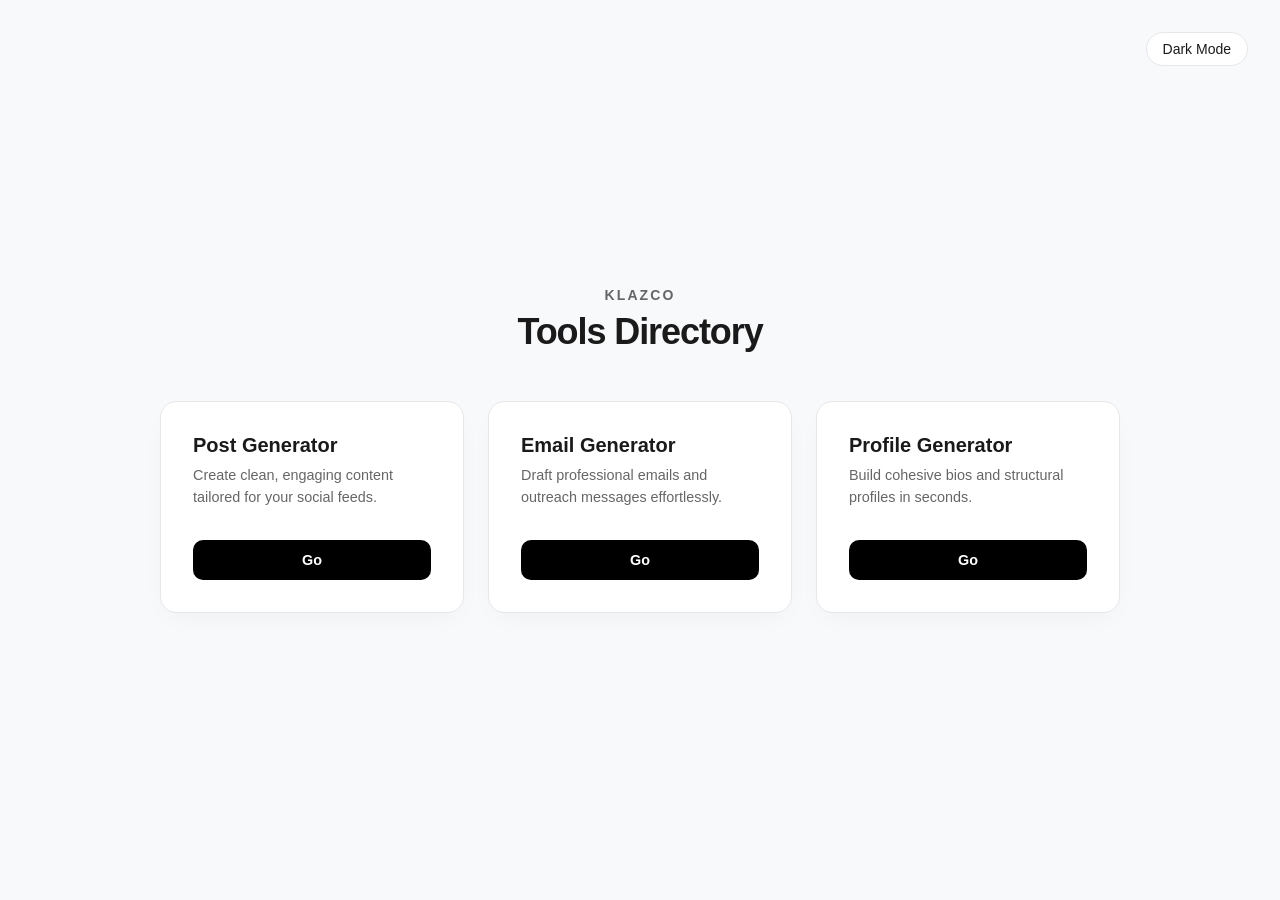
==== index.html @ 9cdcee7d "Create index.html" ====
<!DOCTYPE html>
<html lang="en">
<head>
    <meta charset="UTF-8">
    <meta name="viewport" content="width=device-width, initial-scale=1.0">
    <title>Tools at Klazco</title>
    <style>
        :root {
            --bg: #f8f9fa;
            --surface: #ffffff;
            --text: #1a1a1a;
            --muted: #666666;
            --border: #e5e7eb;
            --accent: #000000;
            --accent-text: #ffffff;
            --card-hover: translateY(-4px);
            --shadow: 0 10px 30px -10px rgba(0, 0, 0, 0.05);
        }

        [data-theme="dark"] {
            --bg: #0f0f11;
            --surface: #18181b;
            --text: #f4f4f5;
            --muted: #a1a1aa;
            --border: #27272a;
            --accent: #ffffff;
            --accent-text: #000000;
            --shadow: 0 10px 30px -10px rgba(0, 0, 0, 0.5);
        }

        * {
            box-sizing: border-box;
            margin: 0;
            padding: 0;
            transition: background-color 0.25s ease, border-color 0.25s ease, color 0.25s ease, transform 0.2s ease;
        }

        body {
            font-family: -apple-system, BlinkMacSystemFont, "Segoe UI", Roboto, Helvetica, Arial, sans-serif;
            background-color: var(--bg);
            color: var(--text);
            min-height: 100vh;
            display: flex;
            flex-direction: column;
            align-items: center;
            justify-content: center;
            padding: 2rem 1rem;
        }

        .theme-toggle {
            position: absolute;
            top: 2rem;
            right: 2rem;
            background: var(--surface);
            border: 1px solid var(--border);
            color: var(--text);
            padding: 0.5rem 1rem;
            border-radius: 99px;
            cursor: pointer;
            font-size: 0.875rem;
            font-weight: 500;
        }

        header {
            text-align: center;
            margin-bottom: 3rem;
        }

        .brand {
            font-size: 0.875rem;
            text-transform: uppercase;
            letter-spacing: 0.15em;
            color: var(--muted);
            margin-bottom: 0.5rem;
            font-weight: 600;
        }

        h1 {
            font-size: 2.25rem;
            font-weight: 700;
            letter-spacing: -0.03em;
        }

        .grid {
            display: grid;
            grid-template-columns: repeat(auto-fit, minmax(260px, 1fr));
            gap: 1.5rem;
            width: 100%;
            max-width: 960px;
        }

        .card {
            background-color: var(--surface);
            border: 1px solid var(--border);
            border-radius: 16px;
            padding: 2rem;
            display: flex;
            flex-direction: column;
            justify-content: space-between;
            box-shadow: var(--shadow);
        }

        .card:hover {
            transform: var(--card-hover);
        }

        .card h2 {
            font-size: 1.25rem;
            font-weight: 600;
            margin-bottom: 0.5rem;
        }

        .card p {
            color: var(--muted);
            font-size: 0.9rem;
            line-height: 1.5;
            margin-bottom: 2rem;
        }

        .btn {
            display: inline-flex;
            align-items: center;
            justify-content: center;
            background-color: var(--accent);
            color: var(--accent-text);
            text-decoration: none;
            padding: 0.75rem 1.25rem;
            border-radius: 10px;
            font-weight: 600;
            font-size: 0.9rem;
            width: 100%;
            text-align: center;
        }

        .btn:hover {
            opacity: 0.9;
        }
    </style>
</head>
<body>

    <button class="theme-toggle" id="themeToggle" onclick="toggleTheme()">Dark Mode</button>

    <header>
        <p class="brand">Klazco</p>
        <h1>Tools Directory</h1>
    </header>

    <main class="grid">
        <div class="card">
            <div>
                <h2>Post Generator</h2>
                <p>Create clean, engaging content tailored for your social feeds.</p>
            </div>
            <a href="/tools" class="btn">Go</a>
        </div>

        <div class="card">
            <div>
                <h2>Email Generator</h2>
                <p>Draft professional emails and outreach messages effortlessly.</p>
            </div>
            <a href="#" class="btn">Go</a>
        </div>

        <div class="card">
            <div>
                <h2>Profile Generator</h2>
                <p>Build cohesive bios and structural profiles in seconds.</p>
            </div>
            <a href="#" class="btn">Go</a>
        </div>
    </main>

    <script>
        function toggleTheme() {
            const body = document.body;
            const btn = document.getElementById('themeToggle');
            
            if (body.getAttribute('data-theme') === 'dark') {
                body.removeAttribute('data-theme');
                btn.textContent = 'Dark Mode';
            } else {
                body.setAttribute('data-theme', 'dark');
                btn.textContent = 'Light Mode';
            }
        }
    </script>
</body>
</html>
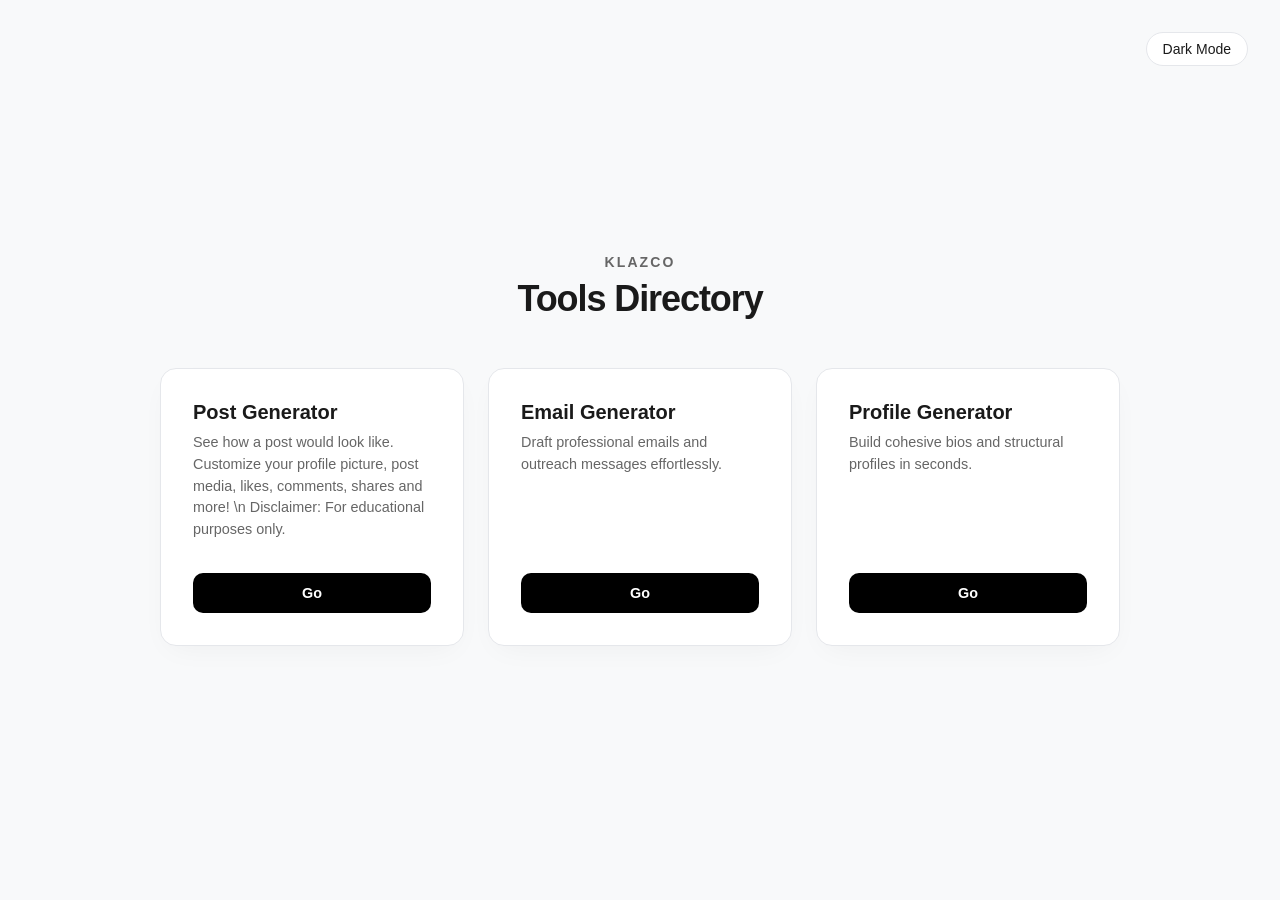
==== commit c924b75d: "Modify Post Generator description and link Updated the description text for the Post Generator and c" ====
--- a/index.html
+++ b/index.html
@@ -150,9 +150,9 @@
         <div class="card">
             <div>
                 <h2>Post Generator</h2>
-                <p>Create clean, engaging content tailored for your social feeds.</p>
+                <p>See how a post would look like. Customize your profile picture, post media, likes, comments, shares and more! \n Disclaimer: For educational purposes only.</p>
             </div>
-            <a href="/tools" class="btn">Go</a>
+            <a href="/posts/" class="btn">Go</a>
         </div>
 
         <div class="card">
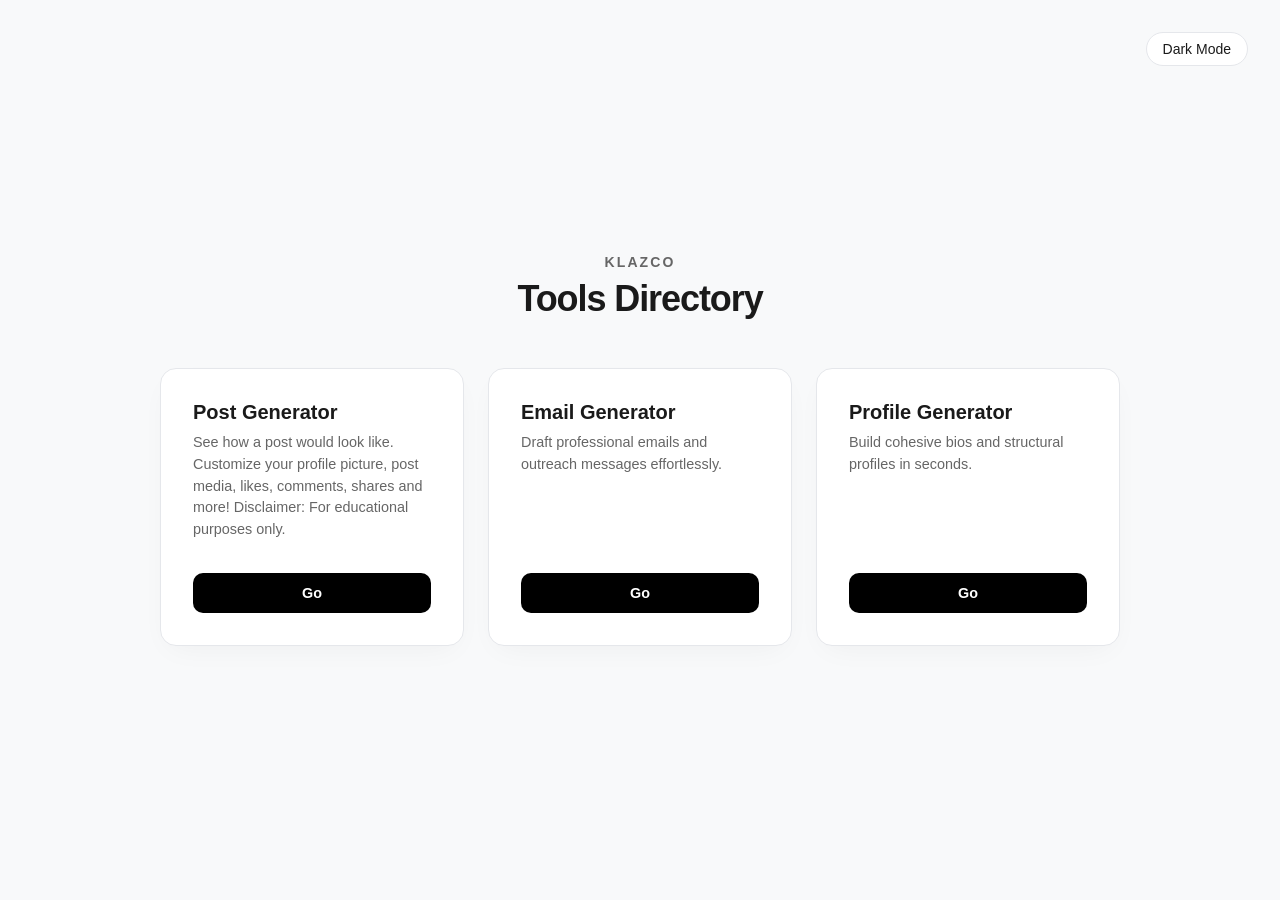
==== commit 2fe5299a: "Update index.html" ====
--- a/index.html
+++ b/index.html
@@ -150,9 +150,9 @@
         <div class="card">
             <div>
                 <h2>Post Generator</h2>
-                <p>See how a post would look like. Customize your profile picture, post media, likes, comments, shares and more! \n Disclaimer: For educational purposes only.</p>
+                <p>See how a post would look like. Customize your profile picture, post media, likes, comments, shares and more! Disclaimer: For educational purposes only.</p>
             </div>
-            <a href="/posts/" class="btn">Go</a>
+            <a href="/tools/posts/" class="btn">Go</a>
         </div>
 
         <div class="card">
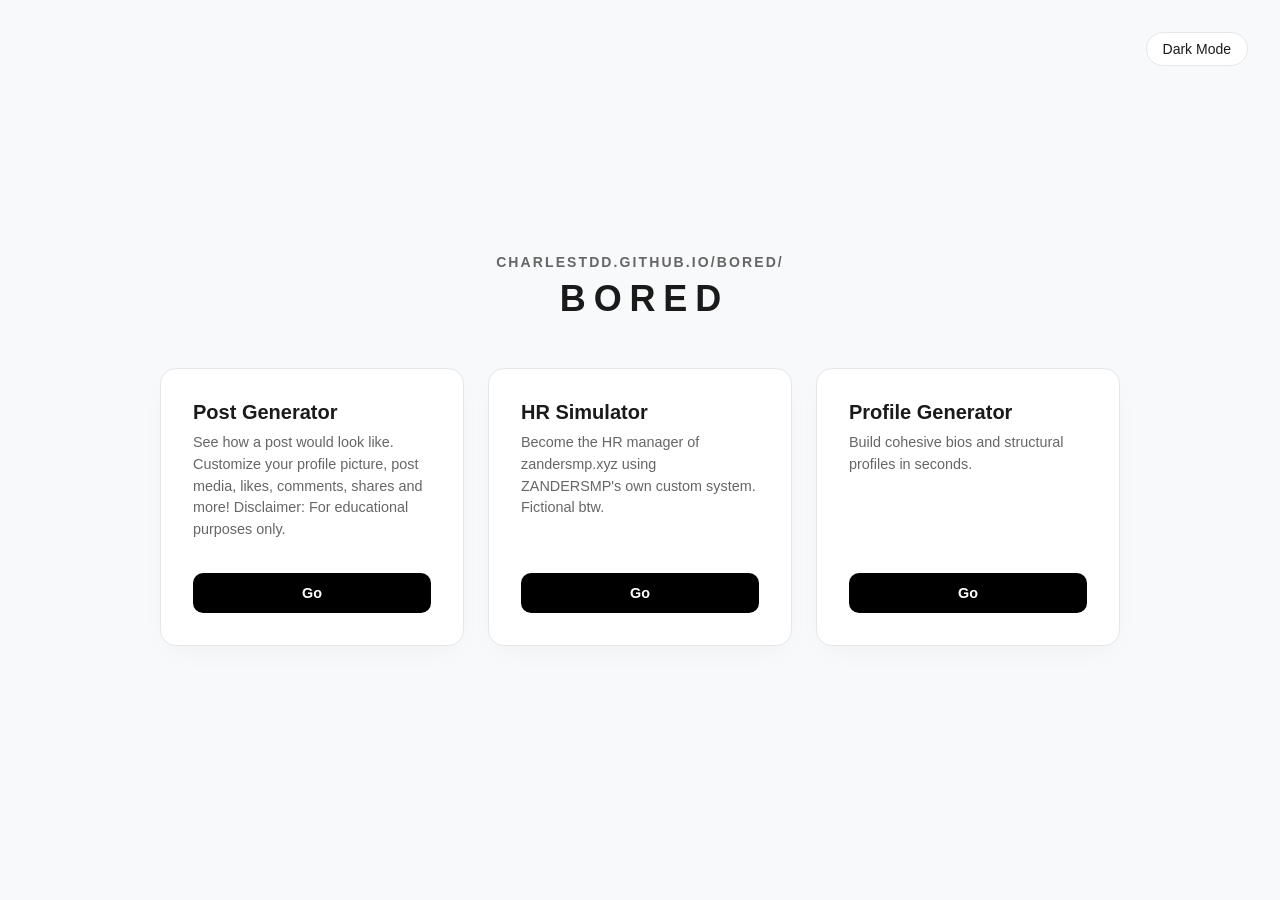
==== commit bee3a2ab: "Update index.html" ====
--- a/index.html
+++ b/index.html
@@ -3,7 +3,7 @@
 <head>
     <meta charset="UTF-8">
     <meta name="viewport" content="width=device-width, initial-scale=1.0">
-    <title>Tools at Klazco</title>
+    <title>Tools</title>
     <style>
         :root {
             --bg: #f8f9fa;
@@ -142,8 +142,8 @@
     <button class="theme-toggle" id="themeToggle" onclick="toggleTheme()">Dark Mode</button>
 
     <header>
-        <p class="brand">Klazco</p>
-        <h1>Tools Directory</h1>
+        <p class="brand">charlestdd.github.io/bored/</p>
+        <h1>B O R E D</h1>
     </header>
 
     <main class="grid">
@@ -157,10 +157,10 @@
 
         <div class="card">
             <div>
-                <h2>Email Generator</h2>
-                <p>Draft professional emails and outreach messages effortlessly.</p>
+                <h2>HR Simulator</h2>
+                <p>Become the HR manager of zandersmp.xyz using ZANDERSMP's own custom system. Fictional btw.</p>
             </div>
-            <a href="#" class="btn">Go</a>
+            <a href="/tools/hrm" class="btn">Go</a>
         </div>
 
         <div class="card">
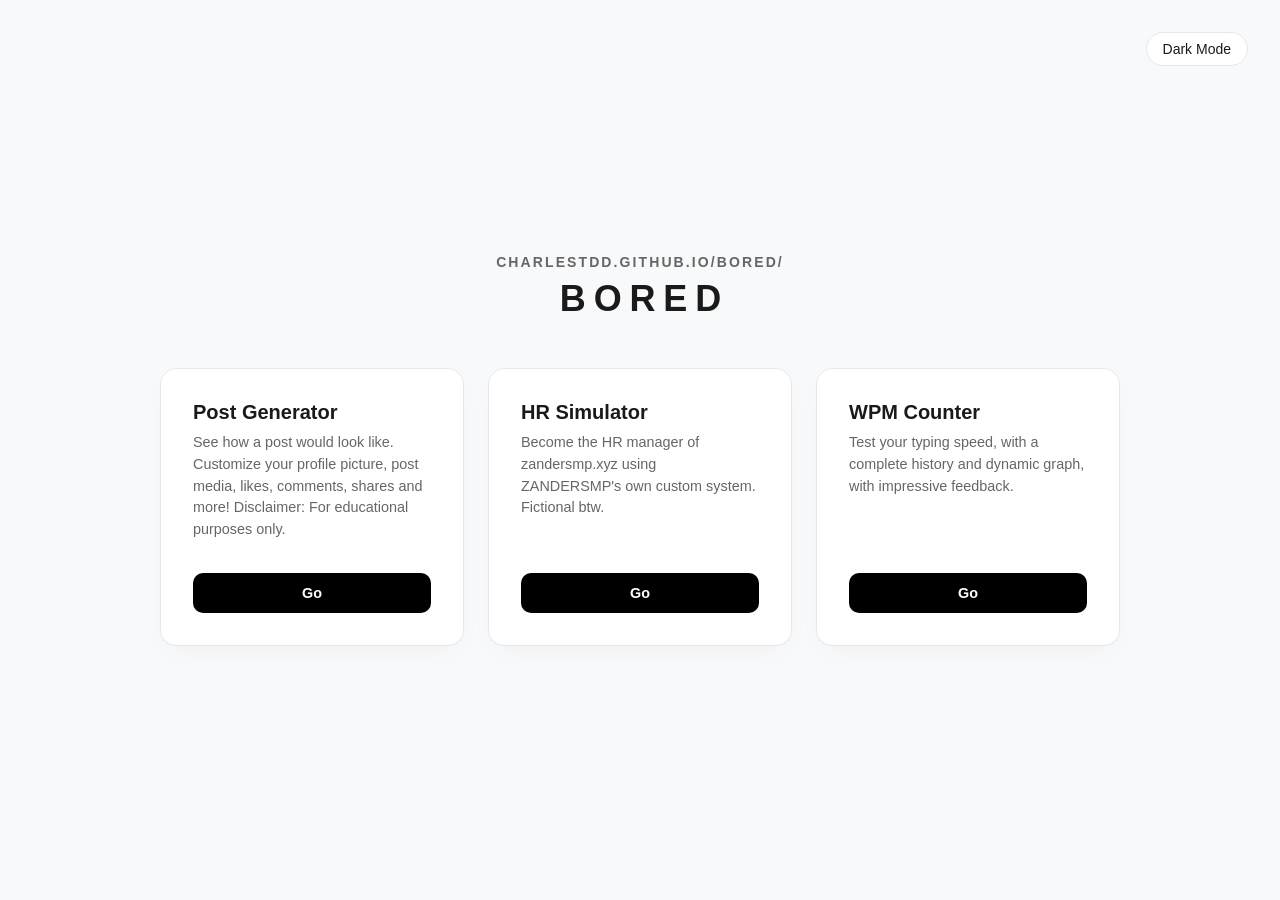
==== commit 537172e2: "Update index.html" ====
--- a/index.html
+++ b/index.html
@@ -165,8 +165,8 @@
 
         <div class="card">
             <div>
-                <h2>Profile Generator</h2>
-                <p>Build cohesive bios and structural profiles in seconds.</p>
+                <h2>WPM Counter</h2>
+                <p>Test your typing speed, with a complete history and dynamic graph, with impressive feedback.</p>
             </div>
             <a href="#" class="btn">Go</a>
         </div>
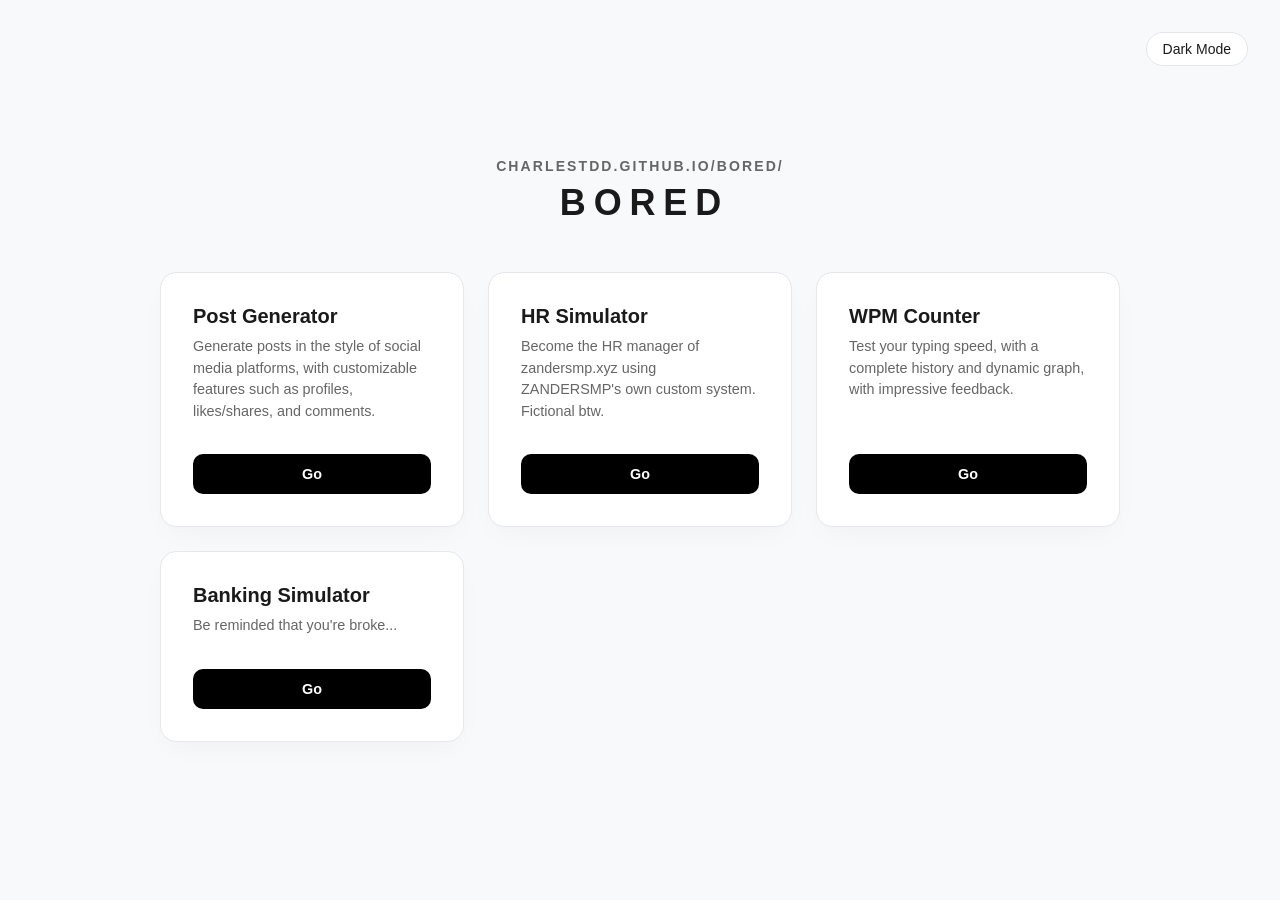
==== commit b7723d77: "Revise Post Generator description and add Banking Simulator Updated the description for the Post Gen" ====
--- a/index.html
+++ b/index.html
@@ -150,7 +150,7 @@
         <div class="card">
             <div>
                 <h2>Post Generator</h2>
-                <p>See how a post would look like. Customize your profile picture, post media, likes, comments, shares and more! Disclaimer: For educational purposes only.</p>
+                <p>Generate posts in the style of social media platforms, with customizable features such as profiles, likes/shares, and comments.</p>
             </div>
             <a href="/tools/posts/" class="btn">Go</a>
         </div>
@@ -168,7 +168,14 @@
                 <h2>WPM Counter</h2>
                 <p>Test your typing speed, with a complete history and dynamic graph, with impressive feedback.</p>
             </div>
-            <a href="#" class="btn">Go</a>
+            <a href="/tools/wpm" class="btn">Go</a>
+        </div>
+        <div class="card">
+            <div>
+                <h2>Banking Simulator</h2>
+                <p>Be reminded that you're broke...</p>
+            </div>
+            <a href="/tools/bank" class="btn">Go</a>
         </div>
     </main>
 
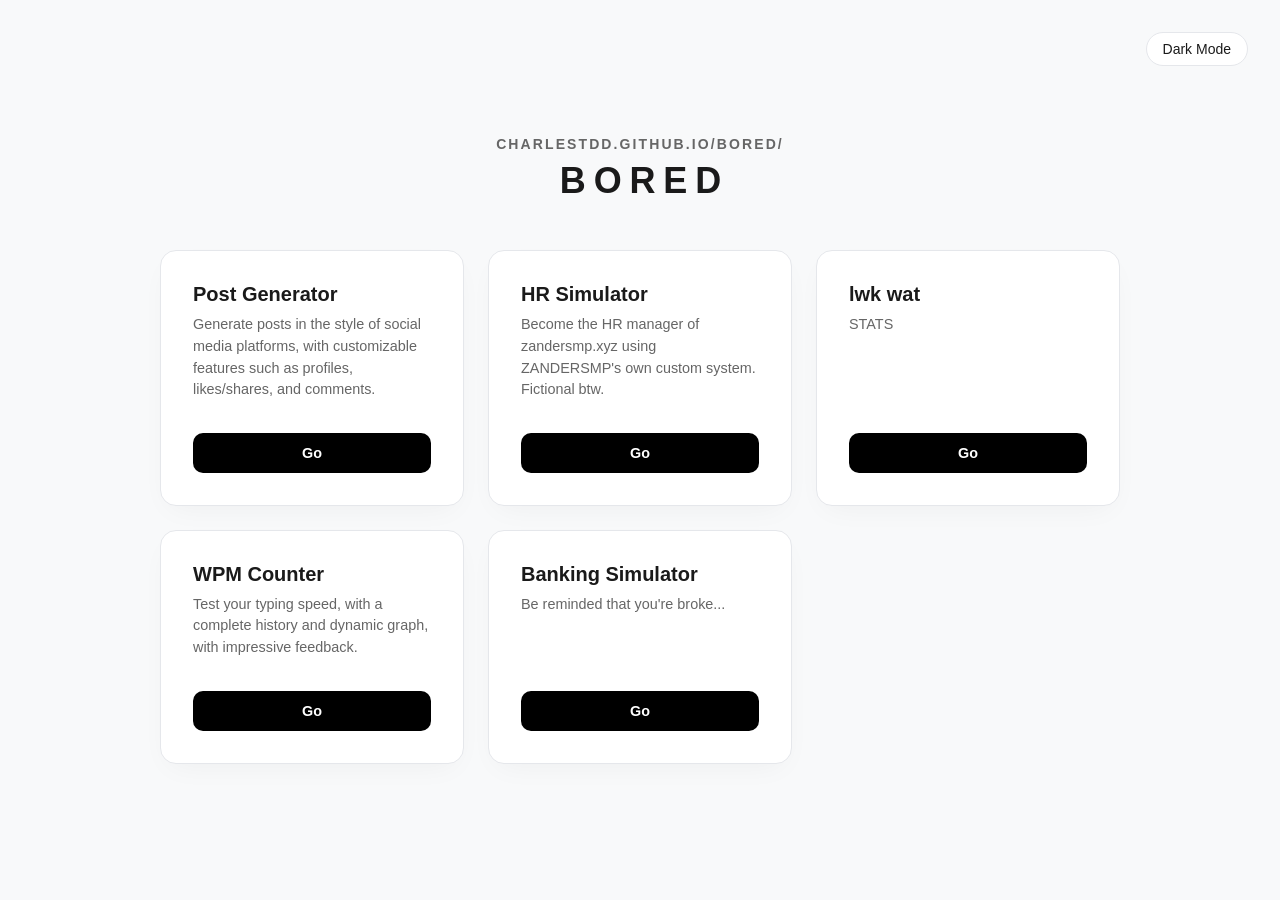
==== commit cd85efee: "Add new card for 'lwk wat' stats" ====
--- a/index.html
+++ b/index.html
@@ -162,6 +162,14 @@
             </div>
             <a href="/tools/hrm" class="btn">Go</a>
         </div>
+        
+        <div class="card">
+            <div>
+                <h2>lwk wat</h2>
+                <p>STATS</p>
+            </div>
+            <a href="/tools/aim" class="btn">Go</a>
+        </div>
 
         <div class="card">
             <div>
